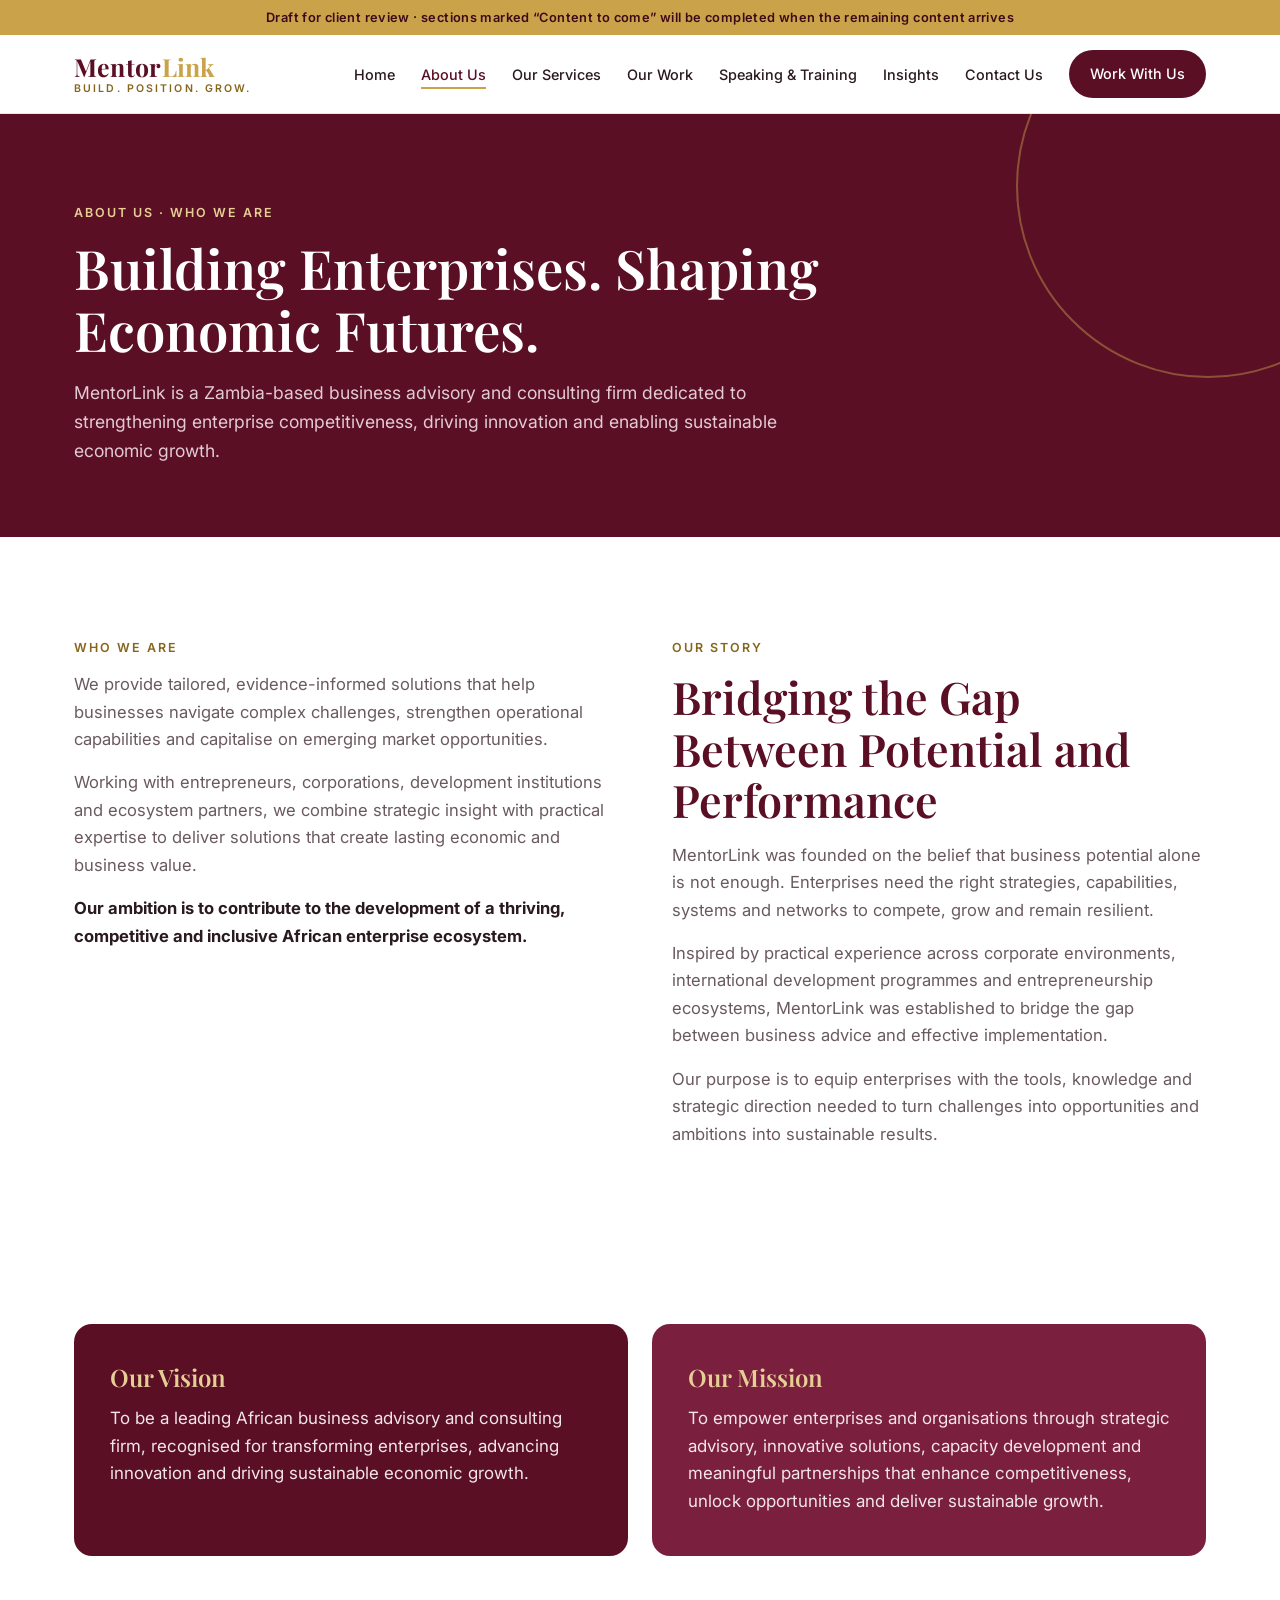
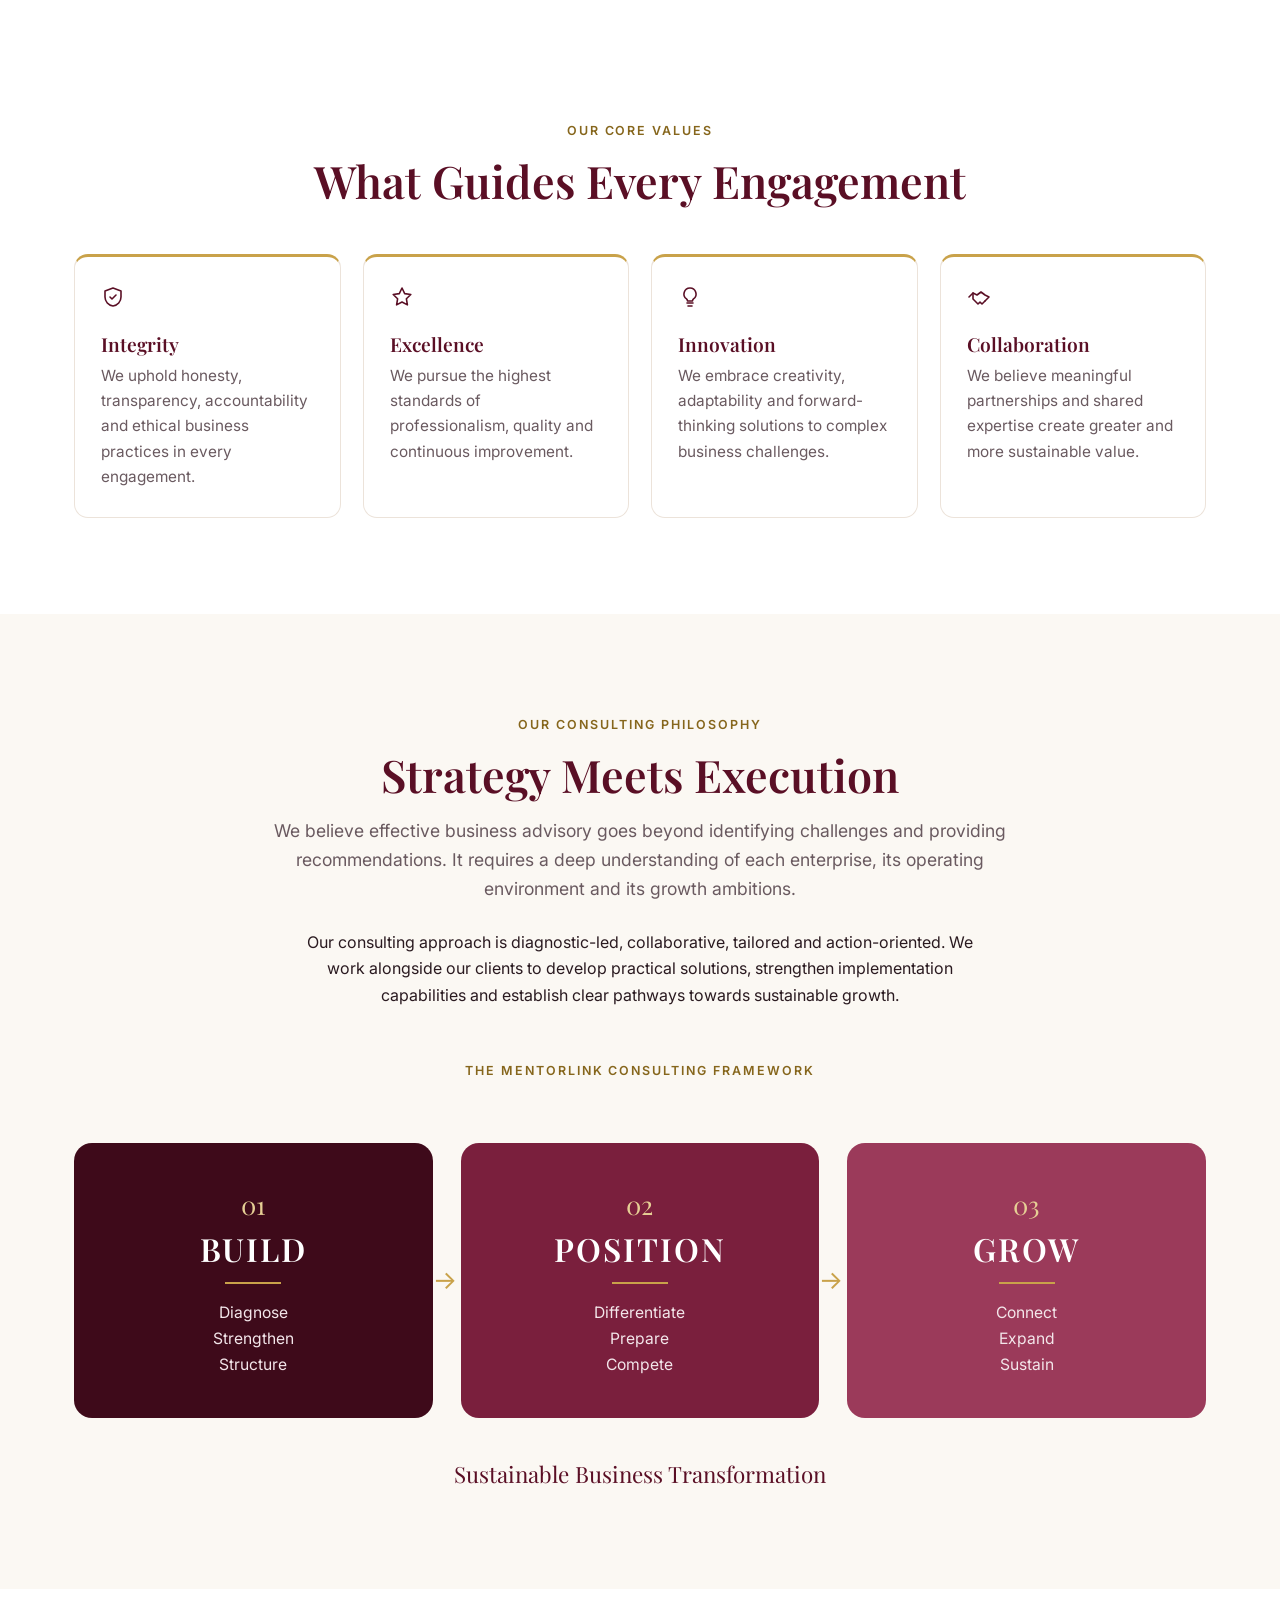
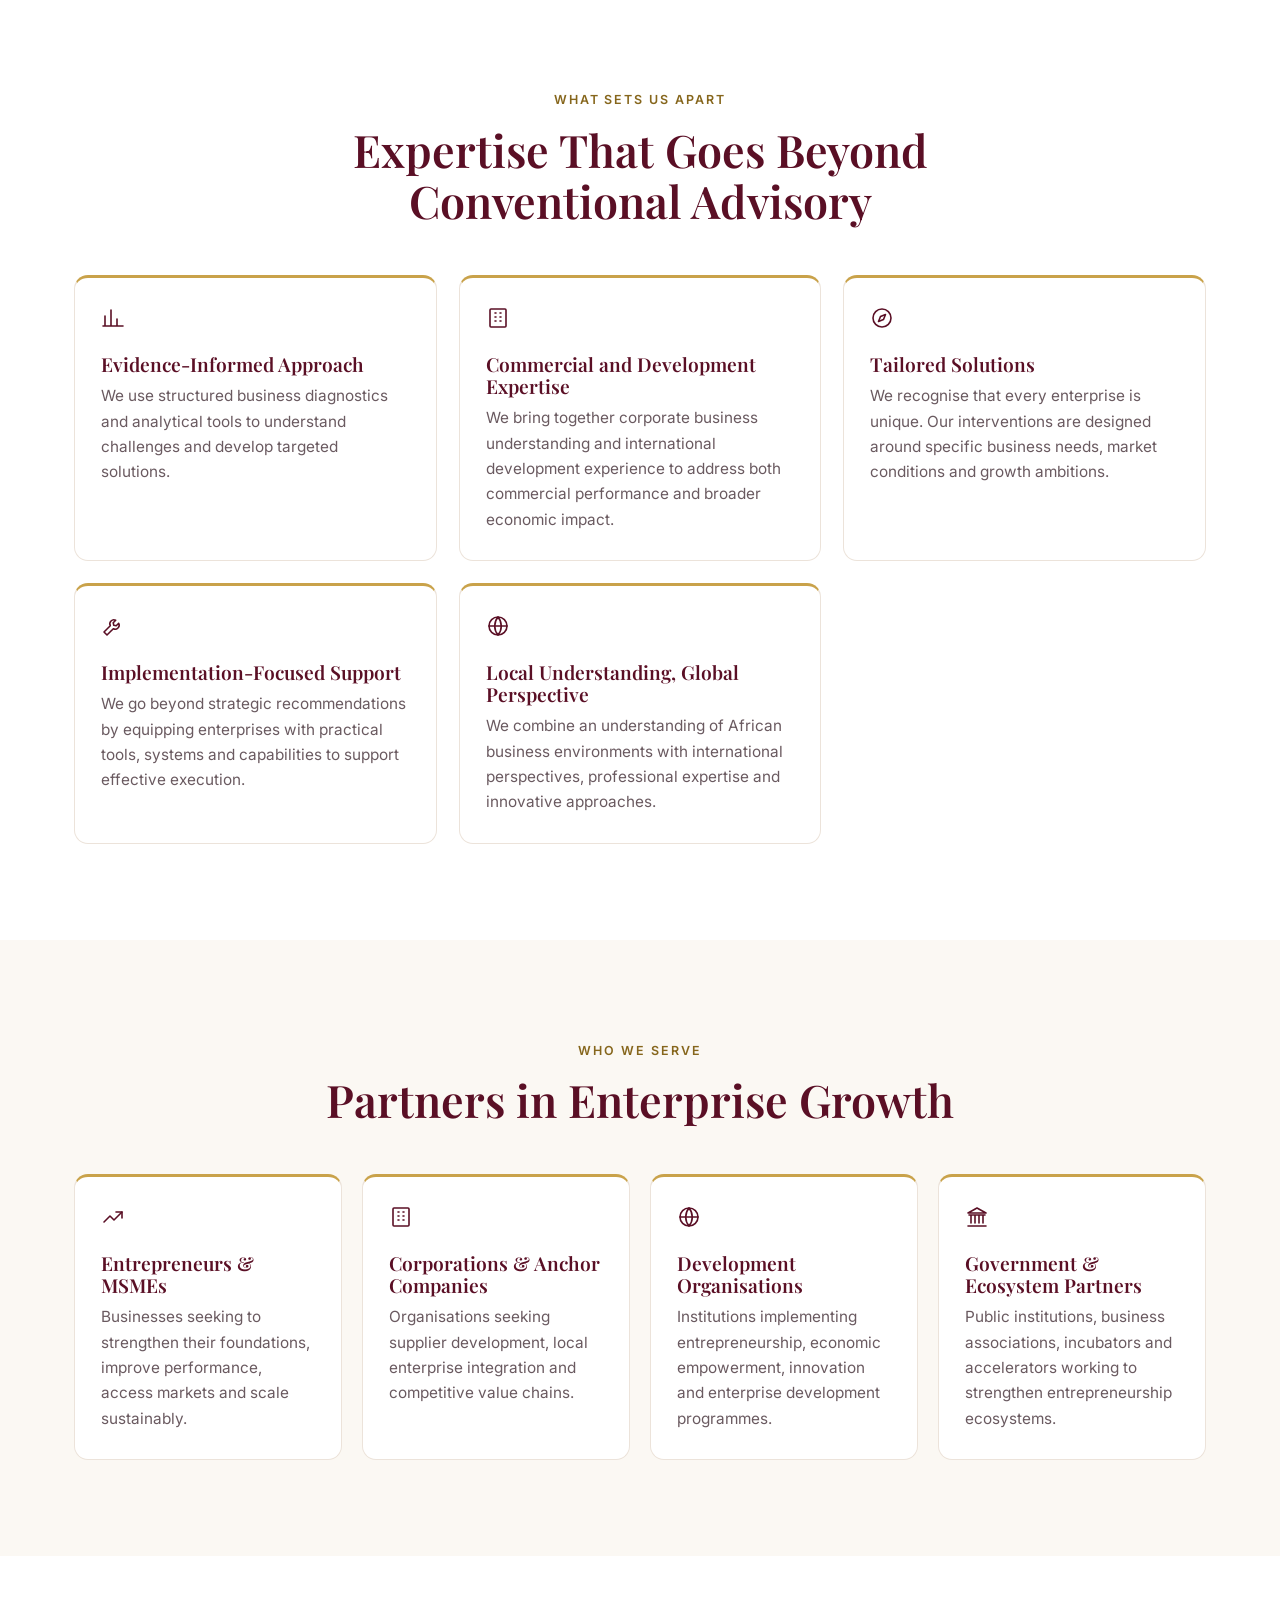
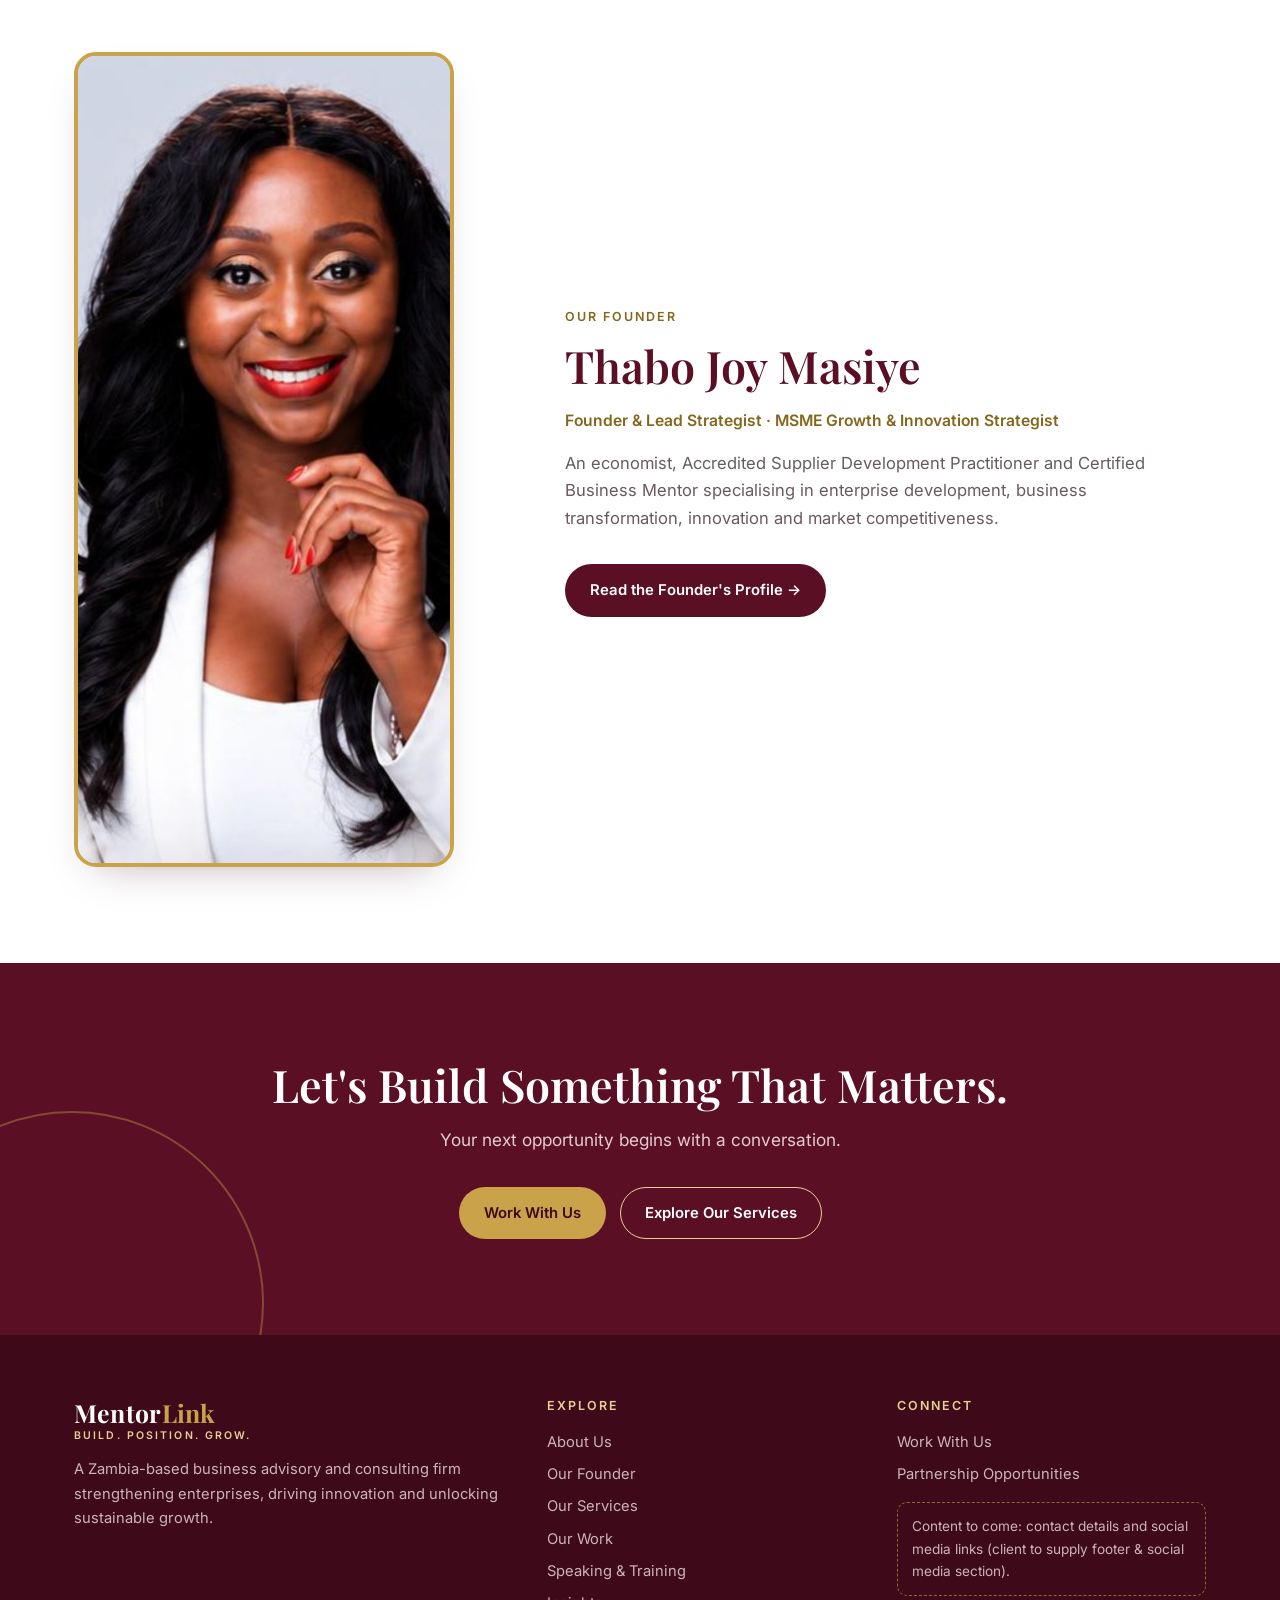
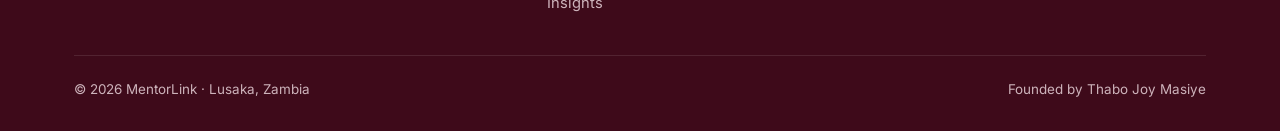
==== about.html @ 1be71cbb "Rebuild site as MentorLink with client-supplied content Multi-page site (Home, About Us, Founder, Ou" ====
<!DOCTYPE html>
<html lang="en" class="no-js">
<head>
<meta charset="UTF-8">
<meta name="viewport" content="width=device-width, initial-scale=1.0">
<title>About Us | MentorLink</title>
<meta name="description" content="MentorLink is a Zambia-based business advisory and consulting firm. Our story, vision, mission, core values and consulting philosophy.">
<meta property="og:title" content="About Us | MentorLink">
<meta property="og:description" content="MentorLink is a Zambia-based business advisory and consulting firm. Our story, vision, mission, core values and consulting philosophy.">
<meta property="og:type" content="website">
<meta name="theme-color" content="#5A0F25">
<link rel="preconnect" href="https://fonts.googleapis.com">
<link rel="preconnect" href="https://fonts.gstatic.com" crossorigin>
<link href="https://fonts.googleapis.com/css2?family=Inter:wght@400;500;600;700&family=Playfair+Display:ital,wght@0,600;0,700;1,600&display=swap" rel="stylesheet">
<link rel="stylesheet" href="assets/css/style.css">
<script>document.documentElement.classList.remove('no-js')</script>
</head>
<body>
<a class="skip" href="#main">Skip to content</a>
<div class="draft-flag">Draft for client review · sections marked “Content to come” will be completed when the remaining content arrives</div>
<header class="site">
  <div class="wrap nav">
    <!-- LOGO PLACEHOLDER: replace this text wordmark with the approved MentorLink logo -->
    <a href="index.html" class="brand" aria-label="MentorLink home"><span class="name">Mentor<span>Link</span></span><span class="tag">Build. Position. Grow.</span></a>
    <button class="menu-toggle" type="button" aria-label="Open menu" aria-expanded="false" aria-controls="site-menu">&#9776;</button>
    <ul id="site-menu">
      <li><a href="index.html">Home</a></li><li><a href="about.html" aria-current="page">About Us</a></li><li><a href="services.html">Our Services</a></li><li><a href="work.html">Our Work</a></li><li><a href="speaking.html">Speaking &amp; Training</a></li><li><a href="insights.html">Insights</a></li><li><a href="contact.html">Contact Us</a></li>
      <li><a href="contact.html" class="btn btn-primary">Work With Us</a></li>
    </ul>
  </div>
</header>
<main id="main">

<section class="page-hero"><div class="wrap">
  <span class="eyebrow">About Us · Who We Are</span>
  <h1>Building Enterprises. Shaping Economic Futures.</h1>
  <p>MentorLink is a Zambia-based business advisory and consulting firm dedicated to strengthening enterprise competitiveness, driving innovation and enabling sustainable economic growth.</p>
</div></section>

<section>
  <div class="wrap split">
    <div class="prose reveal">
      <span class="eyebrow">Who We Are</span>
      <p>We provide tailored, evidence-informed solutions that help businesses navigate complex challenges, strengthen operational capabilities and capitalise on emerging market opportunities.</p>
      <p>Working with entrepreneurs, corporations, development institutions and ecosystem partners, we combine strategic insight with practical expertise to deliver solutions that create lasting economic and business value.</p>
      <p><strong>Our ambition is to contribute to the development of a thriving, competitive and inclusive African enterprise ecosystem.</strong></p>
    </div>
    <div class="prose reveal">
      <span class="eyebrow">Our Story</span>
      <h2 class="title">Bridging the Gap Between Potential and Performance</h2>
      <p>MentorLink was founded on the belief that business potential alone is not enough. Enterprises need the right strategies, capabilities, systems and networks to compete, grow and remain resilient.</p>
      <p>Inspired by practical experience across corporate environments, international development programmes and entrepreneurship ecosystems, MentorLink was established to bridge the gap between business advice and effective implementation.</p>
      <p>Our purpose is to equip enterprises with the tools, knowledge and strategic direction needed to turn challenges into opportunities and ambitions into sustainable results.</p>
    </div>
  </div>
</section>

<section class="tight">
  <div class="wrap vm">
    <div class="box reveal"><h3>Our Vision</h3><p>To be a leading African business advisory and consulting firm, recognised for transforming enterprises, advancing innovation and driving sustainable economic growth.</p></div>
    <div class="box reveal"><h3>Our Mission</h3><p>To empower enterprises and organisations through strategic advisory, innovative solutions, capacity development and meaningful partnerships that enhance competitiveness, unlock opportunities and deliver sustainable growth.</p></div>
  </div>
</section>

<section>
  <div class="wrap">
    <div class="section-head center reveal"><span class="eyebrow">Our Core Values</span><h2 class="title">What Guides Every Engagement</h2></div>
    <div class="grid-4"><div class="tile reveal"><div class="ic"><svg viewBox="0 0 24 24" aria-hidden="true"><path d="M12 3l8 3v6c0 4.5-3.4 8.3-8 9-4.6-.7-8-4.5-8-9V6z"/><path d="M9 12l2 2 4-4"/></svg></div><h3>Integrity</h3><p>We uphold honesty, transparency, accountability and ethical business practices in every engagement.</p></div><div class="tile reveal"><div class="ic"><svg viewBox="0 0 24 24" aria-hidden="true"><path d="M12 3l2.7 5.6 6.1.9-4.4 4.3 1 6.1L12 17l-5.4 2.9 1-6.1L3.2 9.5l6.1-.9z"/></svg></div><h3>Excellence</h3><p>We pursue the highest standards of professionalism, quality and continuous improvement.</p></div><div class="tile reveal"><div class="ic"><svg viewBox="0 0 24 24" aria-hidden="true"><path d="M9 18h6M10 21h4"/><path d="M12 3a6 6 0 0 0-3.5 10.9c.6.5 1 1.2 1 2.1h5c0-.9.4-1.6 1-2.1A6 6 0 0 0 12 3z"/></svg></div><h3>Innovation</h3><p>We embrace creativity, adaptability and forward-thinking solutions to complex business challenges.</p></div><div class="tile reveal"><div class="ic"><svg viewBox="0 0 24 24" aria-hidden="true"><path d="M2 12l4-4 4 2 4-3 4 3 4 2-4 4"/><path d="M6 8v6l5 5 2-2M13 17l2 2 3-3"/></svg></div><h3>Collaboration</h3><p>We believe meaningful partnerships and shared expertise create greater and more sustainable value.</p></div></div>
  </div>
</section>

<section class="bg-cream">
  <div class="wrap">
    <div class="section-head center reveal">
      <span class="eyebrow">Our Consulting Philosophy</span>
      <h2 class="title">Strategy Meets Execution</h2>
      <p class="lead">We believe effective business advisory goes beyond identifying challenges and providing recommendations. It requires a deep understanding of each enterprise, its operating environment and its growth ambitions.</p>
    </div>
    <div class="section-head center reveal" style="margin-top:-1.4rem">
      <p>Our consulting approach is diagnostic-led, collaborative, tailored and action-oriented. We work alongside our clients to develop practical solutions, strengthen implementation capabilities and establish clear pathways towards sustainable growth.</p>
    </div>
    <div class="section-head center reveal"><span class="eyebrow">The MentorLink Consulting Framework</span></div>
    <div class="pillars">
      <div class="pillar reveal"><div class="num">01</div><h3>BUILD</h3><div class="bar"></div><p>Diagnose<br>Strengthen<br>Structure</p></div>
      <div class="pillar reveal"><div class="num">02</div><h3>POSITION</h3><div class="bar"></div><p>Differentiate<br>Prepare<br>Compete</p></div>
      <div class="pillar reveal"><div class="num">03</div><h3>GROW</h3><div class="bar"></div><p>Connect<br>Expand<br>Sustain</p></div>
    </div>
    <p class="pillar-foot reveal">Sustainable Business Transformation</p>
  </div>
</section>

<section>
  <div class="wrap">
    <div class="section-head center reveal"><span class="eyebrow">What Sets Us Apart</span><h2 class="title">Expertise That Goes Beyond Conventional Advisory</h2></div>
    <div class="cards"><div class="tile reveal"><div class="ic"><svg viewBox="0 0 24 24" aria-hidden="true"><path d="M4 20V10M10 20V4M16 20v-7M22 20H2"/></svg></div><h3>Evidence-Informed Approach</h3><p>We use structured business diagnostics and analytical tools to understand challenges and develop targeted solutions.</p></div><div class="tile reveal"><div class="ic"><svg viewBox="0 0 24 24" aria-hidden="true"><rect x="4" y="3" width="16" height="18" rx="1"/><path d="M9 7h1M14 7h1M9 11h1M14 11h1M9 15h1M14 15h1"/></svg></div><h3>Commercial and Development Expertise</h3><p>We bring together corporate business understanding and international development experience to address both commercial performance and broader economic impact.</p></div><div class="tile reveal"><div class="ic"><svg viewBox="0 0 24 24" aria-hidden="true"><circle cx="12" cy="12" r="9"/><path d="M15.5 8.5 13.5 13.5 8.5 15.5 10.5 10.5z"/></svg></div><h3>Tailored Solutions</h3><p>We recognise that every enterprise is unique. Our interventions are designed around specific business needs, market conditions and growth ambitions.</p></div><div class="tile reveal"><div class="ic"><svg viewBox="0 0 24 24" aria-hidden="true"><path d="M14.7 6.3a4 4 0 0 0-5.4 5.4L3 18l3 3 6.3-6.3a4 4 0 0 0 5.4-5.4l-2.5 2.5-2.4-.6-.6-2.4z"/></svg></div><h3>Implementation-Focused Support</h3><p>We go beyond strategic recommendations by equipping enterprises with practical tools, systems and capabilities to support effective execution.</p></div><div class="tile reveal"><div class="ic"><svg viewBox="0 0 24 24" aria-hidden="true"><circle cx="12" cy="12" r="9"/><path d="M3 12h18M12 3a14 14 0 0 1 0 18M12 3a14 14 0 0 0 0 18"/></svg></div><h3>Local Understanding, Global Perspective</h3><p>We combine an understanding of African business environments with international perspectives, professional expertise and innovative approaches.</p></div></div>
  </div>
</section>

<section class="bg-cream">
  <div class="wrap">
    <div class="section-head center reveal"><span class="eyebrow">Who We Serve</span><h2 class="title">Partners in Enterprise Growth</h2></div>
    <div class="audience"><div class="tile reveal"><div class="ic"><svg viewBox="0 0 24 24" aria-hidden="true"><path d="M3 17l6-6 4 4 8-8"/><path d="M15 7h6v6"/></svg></div><h3>Entrepreneurs &amp; MSMEs</h3><p>Businesses seeking to strengthen their foundations, improve performance, access markets and scale sustainably.</p></div><div class="tile reveal"><div class="ic"><svg viewBox="0 0 24 24" aria-hidden="true"><rect x="4" y="3" width="16" height="18" rx="1"/><path d="M9 7h1M14 7h1M9 11h1M14 11h1M9 15h1M14 15h1"/></svg></div><h3>Corporations &amp; Anchor Companies</h3><p>Organisations seeking supplier development, local enterprise integration and competitive value chains.</p></div><div class="tile reveal"><div class="ic"><svg viewBox="0 0 24 24" aria-hidden="true"><circle cx="12" cy="12" r="9"/><path d="M3 12h18M12 3a14 14 0 0 1 0 18M12 3a14 14 0 0 0 0 18"/></svg></div><h3>Development Organisations</h3><p>Institutions implementing entrepreneurship, economic empowerment, innovation and enterprise development programmes.</p></div><div class="tile reveal"><div class="ic"><svg viewBox="0 0 24 24" aria-hidden="true"><path d="M3 21h18M4 10h16M12 3l9 5H3zM6 10v8M10 10v8M14 10v8M18 10v8"/></svg></div><h3>Government &amp; Ecosystem Partners</h3><p>Public institutions, business associations, incubators and accelerators working to strengthen entrepreneurship ecosystems.</p></div></div>
  </div>
</section>

<section>
  <div class="wrap founder">
    <div class="reveal"><img src="assets/img/thabo-masiye.jpg" width="680" height="815" loading="lazy" alt="Portrait of Thabo Joy Masiye"></div>
    <div class="prose reveal">
      <span class="eyebrow">Our Founder</span>
      <h2 class="title">Thabo Joy Masiye</h2>
      <div class="role" style="font-weight:600;color:var(--gold-ink);margin-bottom:1rem">Founder &amp; Lead Strategist · MSME Growth &amp; Innovation Strategist</div>
      <p>An economist, Accredited Supplier Development Practitioner and Certified Business Mentor specialising in enterprise development, business transformation, innovation and market competitiveness.</p>
      <div class="ctas"><a href="founder.html" class="btn btn-primary">Read the Founder's Profile &rarr;</a></div>
    </div>
  </div>
</section>

<section class="cta-band"><div class="wrap"><h2 class="title">Let's Build Something That Matters.</h2><p>Your next opportunity begins with a conversation.</p><div class="ctas" style="justify-content:center"><a href="contact.html" class="btn btn-gold">Work With Us</a><a href="services.html" class="btn btn-outline">Explore Our Services</a></div></div></section>

</main>
<footer class="site">
  <div class="wrap">
    <div class="foot-grid">
      <div>
        <a href="index.html" class="brand"><span class="name">Mentor<span style="color:var(--gold)">Link</span></span><span class="tag">Build. Position. Grow.</span></a>
        <p style="margin-top:1rem">A Zambia-based business advisory and consulting firm strengthening enterprises, driving innovation and unlocking sustainable growth.</p>
      </div>
      <div>
        <h4>Explore</h4>
        <ul>
          <li><a href="about.html">About Us</a></li>
          <li><a href="founder.html">Our Founder</a></li>
          <li><a href="services.html">Our Services</a></li>
          <li><a href="work.html">Our Work</a></li>
          <li><a href="speaking.html">Speaking &amp; Training</a></li>
          <li><a href="insights.html">Insights</a></li>
        </ul>
      </div>
      <div>
        <h4>Connect</h4>
        <ul>
          <li><a href="contact.html">Work With Us</a></li>
          <li><a href="contact.html#enquiry">Partnership Opportunities</a></li>
        </ul>
        <div class="ph">Content to come: contact details and social media links (client to supply footer &amp; social media section).</div>
      </div>
    </div>
    <div class="foot-bottom"><span>© 2026 MentorLink · Lusaka, Zambia</span><span>Founded by Thabo Joy Masiye</span></div>
  </div>
</footer>
<script src="assets/js/main.js"></script>
</body>
</html>
---- assets/css/style.css ----
/* MentorLink — shared styles
   Palette per client brief: burgundy, gold and white. */
:root{
  --burgundy-900:#3E0A1A;
  --burgundy:#5A0F25;
  --burgundy-700:#7A1F3D;
  --burgundy-500:#9B3A5A;
  --gold:#C9A24A;
  --gold-light:#E6CF95;
  --gold-ink:#86661C;      /* gold dark enough for text on white */
  --cream:#FBF8F3;
  --white:#FFFFFF;
  --ink:#2A1A20;
  --muted:#6A5A60;
  --line:#ECE3DA;
  --serif:'Playfair Display', Georgia, serif;
  --sans:'Inter', system-ui, -apple-system, 'Segoe UI', sans-serif;
  --radius:18px;
  --shadow:0 18px 40px -22px rgba(62,10,26,.35);
}
*{box-sizing:border-box;margin:0;padding:0}
html{scroll-behavior:smooth;scroll-padding-top:90px}
body{font-family:var(--sans);color:var(--ink);background:var(--white);line-height:1.65;font-size:1rem;-webkit-font-smoothing:antialiased}
a{color:inherit;text-decoration:none}
img{max-width:100%;display:block}
h1,h2,h3,h4{font-family:var(--serif);font-weight:600;line-height:1.15;color:var(--burgundy)}
h1,h2,h3,p,li,a{overflow-wrap:break-word}
p{max-width:68ch}
.wrap{max-width:1180px;margin:0 auto;padding:0 24px}
section{padding:96px 0}
section.tight{padding:64px 0}
.bg-cream{background:var(--cream)}
.bg-burgundy{background:var(--burgundy);color:#F3E6EA}
.bg-burgundy h2,.bg-burgundy h3{color:var(--white)}
.center{text-align:center}
.center p{margin-left:auto;margin-right:auto}

.eyebrow{display:inline-block;font-size:.78rem;font-weight:600;letter-spacing:.16em;text-transform:uppercase;color:var(--gold-ink);margin-bottom:.8rem}
.bg-burgundy .eyebrow{color:var(--gold-light)}
h2.title{font-size:clamp(1.9rem,3.6vw,2.8rem);margin-bottom:1rem}
.lead{font-size:1.1rem;color:var(--muted)}
.bg-burgundy .lead{color:#E3CBD3}
.rule{width:56px;height:3px;background:var(--gold);margin:1.2rem 0;border-radius:2px}
.center .rule{margin-left:auto;margin-right:auto}
.section-head{max-width:760px;margin-bottom:3rem}
.section-head.center{margin-left:auto;margin-right:auto}

/* buttons */
.btn{display:inline-flex;align-items:center;gap:10px;padding:13px 24px;border-radius:999px;font-weight:600;font-size:.93rem;border:1.5px solid transparent;cursor:pointer;font-family:var(--sans);transition:transform .2s,background .2s,color .2s,border-color .2s}
.btn:hover{transform:translateY(-2px)}
.btn-primary{background:var(--burgundy);color:var(--white)}
.btn-primary:hover{background:var(--burgundy-700)}
.btn-gold{background:var(--gold);color:var(--burgundy-900)}
.btn-gold:hover{background:var(--gold-light)}
.btn-outline{border-color:var(--burgundy);color:var(--burgundy);background:transparent}
.btn-outline:hover{background:var(--burgundy);color:var(--white)}
.bg-burgundy .btn-outline,.cta-band .btn-outline,.page-hero .btn-outline{border-color:var(--gold-light);color:var(--white)}
.bg-burgundy .btn-outline:hover,.cta-band .btn-outline:hover,.page-hero .btn-outline:hover{background:var(--gold);color:var(--burgundy-900);border-color:var(--gold)}
.ctas{display:flex;flex-wrap:wrap;gap:14px;margin-top:2rem}
.center .ctas{justify-content:center}
.link-arrow{color:var(--gold-ink);font-weight:600;font-size:.92rem;display:inline-flex;gap:6px;align-items:center}
.link-arrow:hover{color:var(--burgundy)}

/* header */
.skip{position:absolute;left:-9999px;top:8px;background:var(--burgundy);color:#fff;padding:10px 16px;border-radius:8px;z-index:100}
.skip:focus{left:16px}
header.site{position:sticky;top:0;z-index:50;background:rgba(255,255,255,.95);backdrop-filter:blur(10px);border-bottom:1px solid var(--line)}
.nav{display:flex;align-items:center;justify-content:space-between;height:78px;gap:20px}
.brand{display:flex;flex-direction:column;line-height:1.1}
.brand .name{font-family:var(--serif);font-size:1.55rem;font-weight:700;color:var(--burgundy);letter-spacing:.01em}
.brand .name span{color:var(--gold)}
.brand .tag{font-size:.66rem;letter-spacing:.2em;text-transform:uppercase;color:var(--gold-ink);font-weight:600;margin-top:3px}
.nav ul{display:flex;gap:26px;list-style:none;align-items:center}
.nav ul a{font-size:.9rem;font-weight:500;color:var(--ink);position:relative;padding:6px 0}
.nav ul a:not(.btn)::after{content:"";position:absolute;left:0;bottom:0;width:0;height:2px;background:var(--gold);transition:width .25s}
.nav ul a:not(.btn):hover::after,.nav ul a[aria-current="page"]::after{width:100%}
.nav ul a[aria-current="page"]{color:var(--burgundy)}
.nav ul a.btn{padding:11px 20px;color:var(--white)}
.menu-toggle{display:none;background:none;border:none;color:var(--burgundy);cursor:pointer;min-width:44px;min-height:44px;font-size:1.6rem}

/* hero */
.hero{padding:72px 0 88px;background:linear-gradient(180deg,var(--cream) 0%,var(--white) 100%);position:relative;overflow:hidden}
.hero::before{content:"";position:absolute;right:-220px;top:-160px;width:640px;height:640px;border-radius:50%;background:var(--burgundy);opacity:.96}
.hero::after{content:"";position:absolute;right:120px;bottom:-120px;width:260px;height:260px;border-radius:50%;border:2px solid var(--gold);opacity:.6}
.hero-grid{display:grid;grid-template-columns:1.1fr .9fr;gap:64px;align-items:center;position:relative;z-index:1}
.hero h1{font-size:clamp(2.4rem,5.2vw,4rem);margin-bottom:1rem}
.hero h1 em{font-style:italic;color:var(--burgundy-500)}
.hero .tagline{font-family:var(--serif);font-size:1.25rem;color:var(--gold-ink);font-weight:600;letter-spacing:.04em;margin-top:1.4rem}
.hero p{color:var(--muted);font-size:1.08rem;margin-top:.8rem}
.portrait{position:relative;max-width:460px;justify-self:end;width:100%}
.portrait img{border-radius:24px;border:4px solid var(--gold);box-shadow:var(--shadow);aspect-ratio:680/815;object-fit:cover;width:100%;background:var(--cream)}
.portrait .caption{position:absolute;left:-28px;bottom:28px;background:var(--white);border-radius:14px;padding:14px 18px;box-shadow:var(--shadow);border-left:4px solid var(--gold)}
.portrait .caption strong{display:block;font-family:var(--serif);color:var(--burgundy);font-size:1.05rem}
.portrait .caption small{color:var(--muted);font-size:.8rem}

/* page hero (inner pages) */
.page-hero{background:var(--burgundy);color:#F3E6EA;padding:84px 0 72px;position:relative;overflow:hidden}
.page-hero::after{content:"";position:absolute;right:-120px;top:-120px;width:380px;height:380px;border-radius:50%;border:2px solid rgba(201,162,74,.45)}
.page-hero h1{color:var(--white);font-size:clamp(2.1rem,4.6vw,3.4rem);max-width:820px}
.page-hero .eyebrow{color:var(--gold-light)}
.page-hero p{color:#E3CBD3;font-size:1.1rem;margin-top:1rem}
.page-hero .wrap{position:relative;z-index:1}

/* credibility banner */
.cred-banner{background:var(--burgundy);color:var(--white);padding:40px 0}
.cred-grid{display:grid;grid-template-columns:repeat(3,1fr);gap:24px}
.cred{display:flex;gap:16px;align-items:center}
.cred .ic{flex:0 0 52px;height:52px;border-radius:50%;border:1.5px solid var(--gold);display:grid;place-items:center}
.cred strong{display:block;font-family:var(--serif);font-size:1.2rem;color:var(--white);line-height:1.2}
.cred span{font-size:.85rem;color:#E3CBD3}

/* icons */
.ic svg{width:24px;height:24px;stroke:var(--gold);fill:none;stroke-width:1.6;stroke-linecap:round;stroke-linejoin:round}

/* two-column text */
.split{display:grid;grid-template-columns:1fr 1fr;gap:64px;align-items:start}
.prose p{color:var(--muted);margin-bottom:1rem;font-size:1.04rem}
.prose p strong{color:var(--ink)}

/* pillars: Build. Position. Grow. */
.pillars{display:grid;grid-template-columns:repeat(3,1fr);gap:28px;position:relative}
.pillar{border-radius:var(--radius);padding:40px 32px;color:var(--white);position:relative;text-align:center}
.pillar:nth-child(1){background:var(--burgundy-900)}
.pillar:nth-child(2){background:var(--burgundy-700)}
.pillar:nth-child(3){background:var(--burgundy-500)}
.pillar:not(:last-child)::after{content:"\2192";position:absolute;right:-24px;top:50%;transform:translateY(-50%);color:var(--gold);font-size:1.6rem;z-index:2}
.pillar .num{font-family:var(--serif);color:var(--gold-light);font-size:1.6rem}
.pillar h3{color:var(--white);font-size:2rem;letter-spacing:.06em;margin:.4rem 0 .9rem}
.pillar .bar{width:56px;height:2px;background:var(--gold);margin:0 auto 1rem}
.pillar p{color:#F3E6EA;font-size:.98rem;margin:0 auto}
.pillar .ic{width:56px;height:56px;border-radius:50%;border:1.5px solid var(--gold);display:grid;place-items:center;margin:0 auto 1rem}
.pillar-foot{margin-left:auto;margin-right:auto;font-family:var(--serif);font-size:1.4rem;color:var(--burgundy);text-align:center;margin-top:2.4rem}

/* service cards */
.cards{display:grid;grid-template-columns:repeat(3,1fr);gap:22px}
.card{background:var(--white);border:1px solid var(--line);border-radius:var(--radius);padding:30px 28px;display:flex;flex-direction:column;transition:transform .25s,box-shadow .25s,border-color .25s}
.card:hover{transform:translateY(-4px);box-shadow:var(--shadow);border-color:var(--gold)}
.card .top{display:flex;justify-content:space-between;align-items:center;margin-bottom:1.2rem}
.card .ic{width:50px;height:50px;border-radius:12px;background:var(--cream);display:grid;place-items:center}
.card .ic svg{stroke:var(--burgundy)}
.card .no{font-family:var(--serif);color:var(--gold-ink);font-size:1.1rem;font-weight:600}
.card h3{font-size:1.25rem;margin-bottom:.6rem}
.card p{color:var(--muted);font-size:.96rem;flex:1}
.card .link-arrow{margin-top:1.2rem}

/* founder teaser */
.founder{display:grid;grid-template-columns:.8fr 1.2fr;gap:64px;align-items:center}
.founder img{border-radius:22px;border:4px solid var(--gold);box-shadow:var(--shadow);aspect-ratio:680/815;object-fit:cover;width:100%;max-width:380px}
.founder .role{font-weight:600;color:var(--gold-ink);margin:.2rem 0 1.2rem;font-size:.98rem}
.founder h3{font-size:1.7rem}

/* logo banner / affiliations */
.logo-banner{display:grid;grid-template-columns:repeat(4,1fr);gap:16px;margin-top:2.4rem}
.logo-slot{border:1px dashed var(--gold);border-radius:14px;min-height:96px;display:grid;place-items:center;text-align:center;padding:14px;font-family:var(--serif);color:var(--burgundy);font-size:1.02rem;background:var(--white)}
.note{font-size:.85rem;color:var(--muted);margin-top:1.2rem;font-style:italic}
p.center,.note.center{margin-left:auto;margin-right:auto;text-align:center}

/* values / features grid */
.grid-2{display:grid;grid-template-columns:repeat(2,1fr);gap:22px}
.grid-4{display:grid;grid-template-columns:repeat(4,1fr);gap:22px}
.tile{background:var(--white);border:1px solid var(--line);border-top:3px solid var(--gold);border-radius:14px;padding:28px 26px}
.tile h3{font-size:1.2rem;margin-bottom:.5rem}
.tile p{color:var(--muted);font-size:.96rem}
.tile .ic{margin-bottom:1rem}
.tile .ic svg{stroke:var(--burgundy)}

/* vision / mission */
.vm{display:grid;grid-template-columns:1fr 1fr;gap:24px}
.vm .box{background:var(--burgundy);border-radius:var(--radius);padding:40px 36px;color:#F3E6EA}
.vm .box:nth-child(2){background:var(--burgundy-700)}
.vm h3{color:var(--gold-light);font-size:1.5rem;margin-bottom:.8rem}
.vm p{font-size:1.06rem}

/* timeline / journey */
.journey{display:grid;grid-template-columns:repeat(2,1fr);gap:20px}
.job{border:1px solid var(--line);border-radius:14px;padding:24px 26px;background:var(--white);display:grid;grid-template-columns:64px 1fr;gap:18px;align-items:start}
.job .logo-ph{width:64px;height:64px;border-radius:12px;border:1px dashed var(--gold);display:grid;place-items:center;font-size:.62rem;color:var(--muted);text-align:center;line-height:1.2;padding:4px}
.job h3{font-size:1.1rem}
.job .sub{font-size:.85rem;font-weight:600;color:var(--gold-ink);margin:.2rem 0 .5rem}
.job p{font-size:.93rem;color:var(--muted)}

/* credentials list */
.creds{list-style:none;display:grid;gap:0}
.creds li{padding:18px 0;border-bottom:1px solid var(--line);display:grid;grid-template-columns:14px 1fr;gap:16px}
.creds li::before{content:"";width:10px;height:10px;border-radius:50%;background:var(--gold);margin-top:8px}
.creds strong{display:block;color:var(--burgundy);font-family:var(--serif);font-size:1.08rem}
.creds span{color:var(--muted);font-size:.93rem;display:block}

/* quote */
.quote-block{max-width:860px;margin:0 auto;text-align:center}
.quote-block blockquote{font-family:var(--serif);font-size:clamp(1.4rem,2.8vw,2rem);font-style:italic;color:var(--white);line-height:1.4}
.quote-block blockquote::before{content:"\201C";display:block;font-size:4rem;color:var(--gold);line-height:.6;margin-bottom:.6rem}
.quote-block p{color:#E3CBD3;margin:1.4rem auto 0}
.quote-block cite{display:block;margin-top:1.6rem;font-style:normal;color:var(--gold-light);font-weight:600}
.quote-block cite small{display:block;color:#E3CBD3;font-weight:400;font-size:.88rem}

/* process steps */
.process{display:grid;grid-template-columns:repeat(5,1fr);gap:16px;counter-reset:step}
.step{text-align:center;position:relative}
.step .circle{width:84px;height:84px;border-radius:50%;background:var(--burgundy);color:var(--gold-light);display:grid;place-items:center;margin:0 auto 1rem;font-family:var(--serif);font-size:1.6rem;font-weight:700;position:relative;z-index:1}
.step:not(:last-child)::after{content:"";position:absolute;top:42px;left:calc(50% + 50px);right:calc(-50% + 50px);height:2px;background:var(--gold)}
.step h3{font-size:1.08rem;margin-bottom:.4rem}
.step p{font-size:.9rem;color:var(--muted);margin:0 auto}

/* service detail */
.svc-detail{display:grid;grid-template-columns:.95fr 1.05fr;gap:56px;padding:64px 0;border-top:1px solid var(--line)}
.svc-detail:first-of-type{border-top:none}
.svc-detail .no{font-family:var(--serif);color:var(--gold-ink);font-size:1rem;font-weight:600;letter-spacing:.1em}
.svc-detail h2{font-size:clamp(1.6rem,2.8vw,2.1rem);margin:.3rem 0 .6rem}
.svc-detail .strap{font-family:var(--serif);font-style:italic;color:var(--burgundy-500);font-size:1.12rem;margin-bottom:1rem}
.svc-detail p{color:var(--muted);margin-bottom:1rem}
.svc-detail h3{font-family:var(--sans);font-size:.8rem;letter-spacing:.14em;text-transform:uppercase;color:var(--gold-ink);margin-bottom:.8rem}
.ticks{list-style:none;display:grid;gap:8px;margin-bottom:1.6rem}
.ticks li{display:grid;grid-template-columns:20px 1fr;gap:10px;font-size:.96rem}
.ticks li::before{content:"";width:8px;height:8px;margin-top:9px;border-radius:2px;background:var(--gold);transform:rotate(45deg)}
.outcome{background:var(--cream);border-left:3px solid var(--gold);border-radius:0 12px 12px 0;padding:18px 20px;margin-bottom:1rem}
.outcome strong{color:var(--burgundy)}
.outcome p{margin:0;font-size:.95rem}

/* audience */
.audience{display:grid;grid-template-columns:repeat(4,1fr);gap:20px}

/* placeholder blocks for content still to come */
.placeholder{border:2px dashed var(--gold);border-radius:var(--radius);padding:48px 32px;text-align:center;background:var(--cream)}
.placeholder .badge{display:inline-block;background:var(--gold);color:var(--burgundy-900);font-size:.72rem;font-weight:700;letter-spacing:.14em;text-transform:uppercase;padding:6px 12px;border-radius:999px;margin-bottom:1rem}
.placeholder h2{font-size:1.6rem;margin-bottom:.6rem}
.placeholder p{color:var(--muted);margin:0 auto}
.draft-flag{background:var(--gold);color:var(--burgundy-900);text-align:center;font-size:.8rem;font-weight:600;padding:7px 12px;letter-spacing:.03em}

/* cta band */
.cta-band{background:var(--burgundy);color:#F3E6EA;text-align:center;position:relative;overflow:hidden}
.cta-band::before{content:"";position:absolute;left:-120px;bottom:-160px;width:380px;height:380px;border-radius:50%;border:2px solid rgba(201,162,74,.4)}
.cta-band .wrap{position:relative;z-index:1}
.cta-band h2{color:var(--white)}
.cta-band p{margin:0 auto;color:#E3CBD3;font-size:1.08rem}
.cta-band .kicker{font-family:var(--serif);font-style:italic;color:var(--gold-light);margin-top:1rem;font-size:1.15rem}

/* forms */
form.enquiry{background:var(--white);border:1px solid var(--line);border-radius:22px;padding:34px;box-shadow:var(--shadow)}
.row{display:grid;grid-template-columns:1fr 1fr;gap:16px}
.field{margin-bottom:16px}
label{display:block;font-size:.82rem;font-weight:600;color:var(--burgundy);margin-bottom:6px}
input,select,textarea{width:100%;font-family:var(--sans);font-size:1rem;padding:12px 14px;border:1px solid var(--line);border-radius:10px;background:var(--cream);color:var(--ink)}
input:focus,select:focus,textarea:focus{outline:none;border-color:var(--gold);background:var(--white)}
textarea{min-height:120px;resize:vertical}
.form-note{font-size:.8rem;color:var(--muted);margin-top:12px}
.success{display:none;text-align:center;padding:40px 10px}

/* footer */
footer.site{background:var(--burgundy-900);color:#CDB3BB;padding:64px 0 30px;font-size:.92rem}
.foot-grid{display:grid;grid-template-columns:1.4fr 1fr 1fr;gap:40px}
footer.site .brand .name{color:var(--white)}
footer.site .brand .tag{color:var(--gold-light)}
footer.site h4{color:var(--gold-light);font-family:var(--sans);font-size:.78rem;letter-spacing:.16em;text-transform:uppercase;margin-bottom:1rem}
footer.site ul{list-style:none;display:grid;gap:8px}
footer.site a:hover{color:var(--gold-light)}
footer.site .ph{border:1px dashed rgba(201,162,74,.6);border-radius:10px;padding:12px 14px;font-size:.85rem;margin-top:1rem}
.foot-bottom{border-top:1px solid rgba(255,255,255,.1);margin-top:40px;padding-top:22px;display:flex;justify-content:space-between;flex-wrap:wrap;gap:10px;font-size:.84rem}

/* motion & a11y */
::selection{background:var(--gold-light);color:var(--burgundy-900)}
:focus-visible{outline:2px solid var(--gold-ink);outline-offset:3px;border-radius:4px}
.bg-burgundy :focus-visible,.cta-band :focus-visible,footer.site :focus-visible,.page-hero :focus-visible{outline-color:var(--gold-light)}
.reveal{opacity:0;transform:translateY(20px);transition:opacity .7s ease,transform .7s ease}
.reveal.in{opacity:1;transform:none}
.no-js .reveal{opacity:1;transform:none}
@media (prefers-reduced-motion:reduce){
  html{scroll-behavior:auto}
  *,*::before,*::after{transition:none!important;animation:none!important}
  .reveal{opacity:1;transform:none}
}

/* responsive */
@media (max-width:1080px){
  .nav ul{gap:18px}
  .nav ul a{font-size:.85rem}
}
@media (max-width:980px){
  .nav ul{display:none;position:absolute;top:78px;left:0;right:0;background:var(--white);flex-direction:column;align-items:flex-start;padding:20px 24px 28px;gap:14px;border-bottom:1px solid var(--line);box-shadow:var(--shadow)}
  .nav ul.open{display:flex}
  .menu-toggle{display:inline-flex;align-items:center;justify-content:center}
  .hero-grid,.split,.founder,.svc-detail,.vm,.foot-grid{grid-template-columns:1fr;gap:40px}
  .hero::before{width:420px;height:420px;right:-240px;top:auto;bottom:-120px}
  .portrait{justify-self:start;max-width:340px}
  .portrait .caption{left:12px}
  .cards,.grid-4,.audience{grid-template-columns:1fr 1fr}
  .logo-banner{grid-template-columns:repeat(2,1fr)}
  .pillars{grid-template-columns:1fr;gap:36px}
  .pillar:not(:last-child)::after{content:"\2193";right:auto;left:50%;top:auto;bottom:-32px;transform:translateX(-50%)}
  .process{grid-template-columns:1fr;gap:28px;text-align:left}
  .step{display:grid;grid-template-columns:72px 1fr;gap:18px;text-align:left;align-items:start}
  .step .circle{width:64px;height:64px;font-size:1.25rem;margin:0}
  .step p{margin:0}
  .step:not(:last-child)::after{top:68px;bottom:-28px;left:31px;right:auto;width:2px;height:auto}
  .cred-grid{grid-template-columns:1fr}
}
@media (max-width:640px){
  section{padding:68px 0}
  .wrap{padding:0 16px}
  .cards,.grid-2,.grid-4,.audience,.journey,.row{grid-template-columns:1fr}
  .job{grid-template-columns:52px 1fr}
  .job .logo-ph{width:52px;height:52px}
  form.enquiry{padding:22px}
  .placeholder{padding:36px 20px}
}
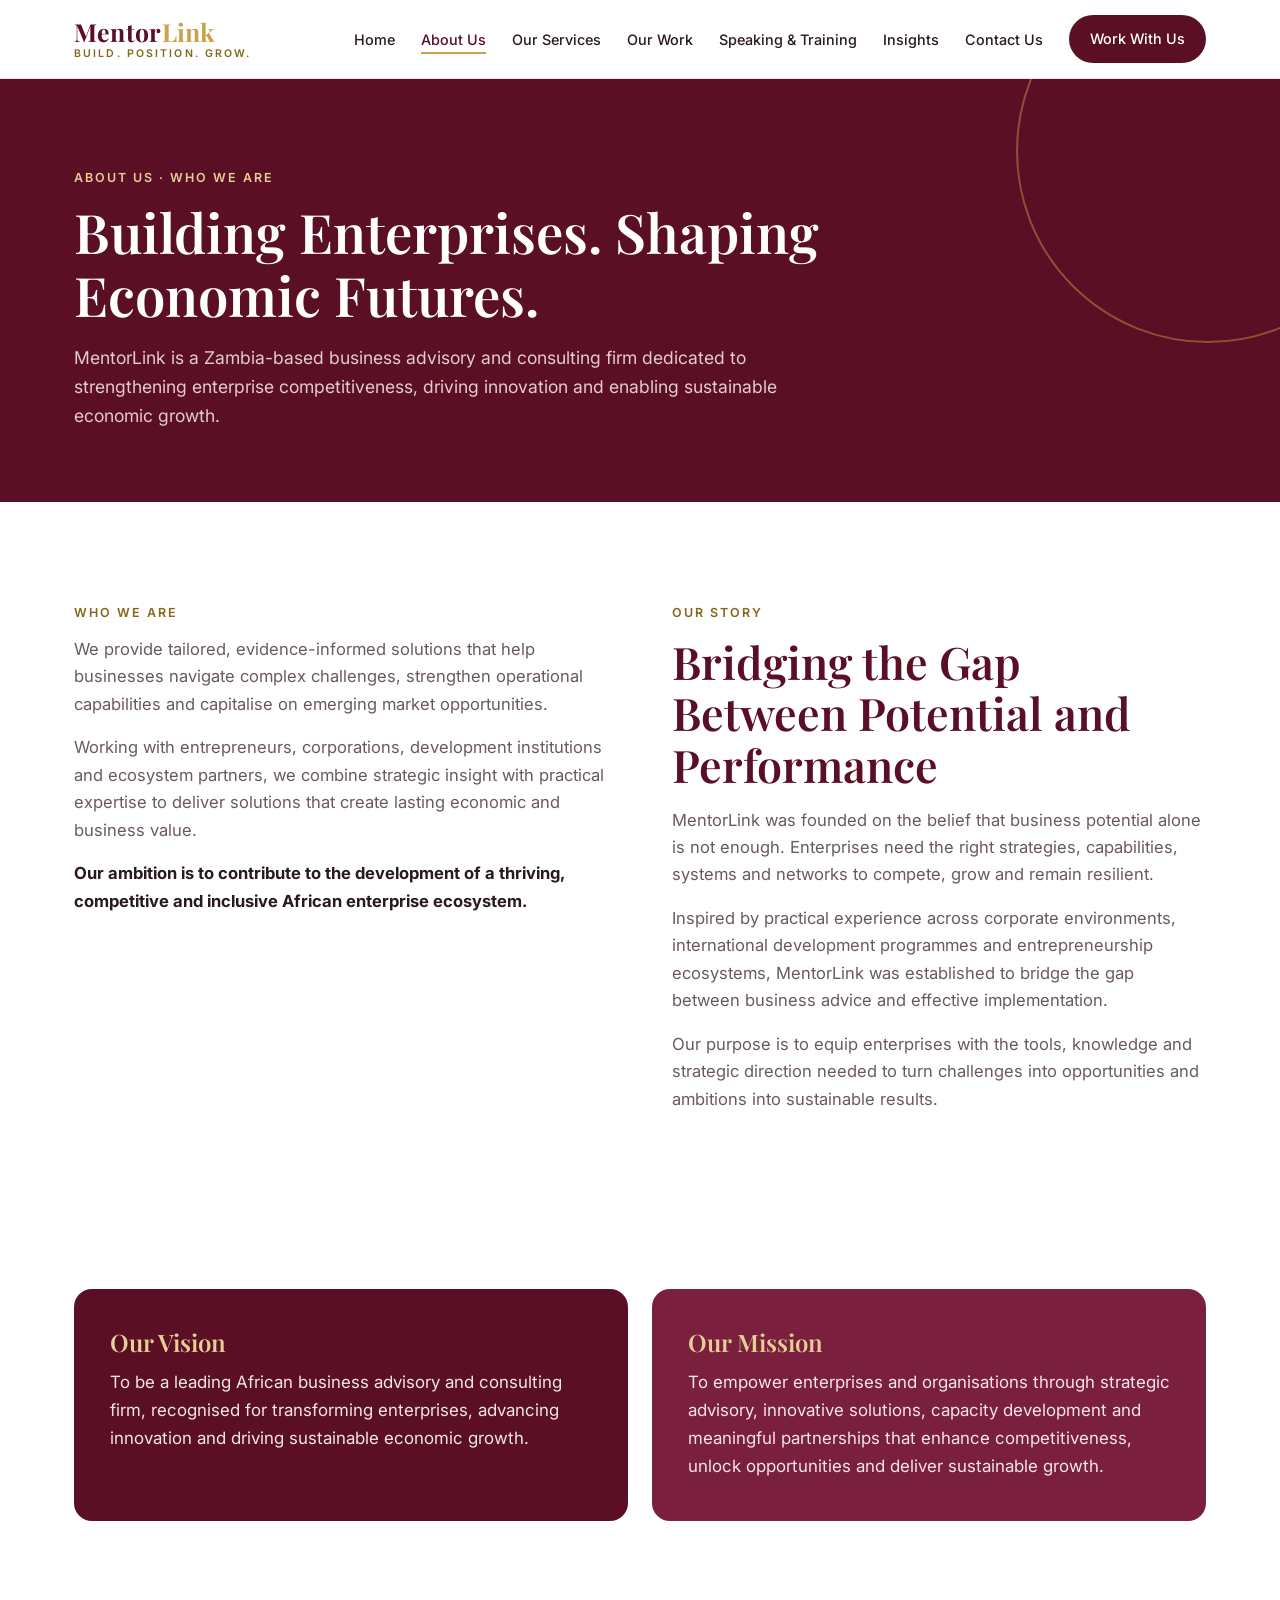
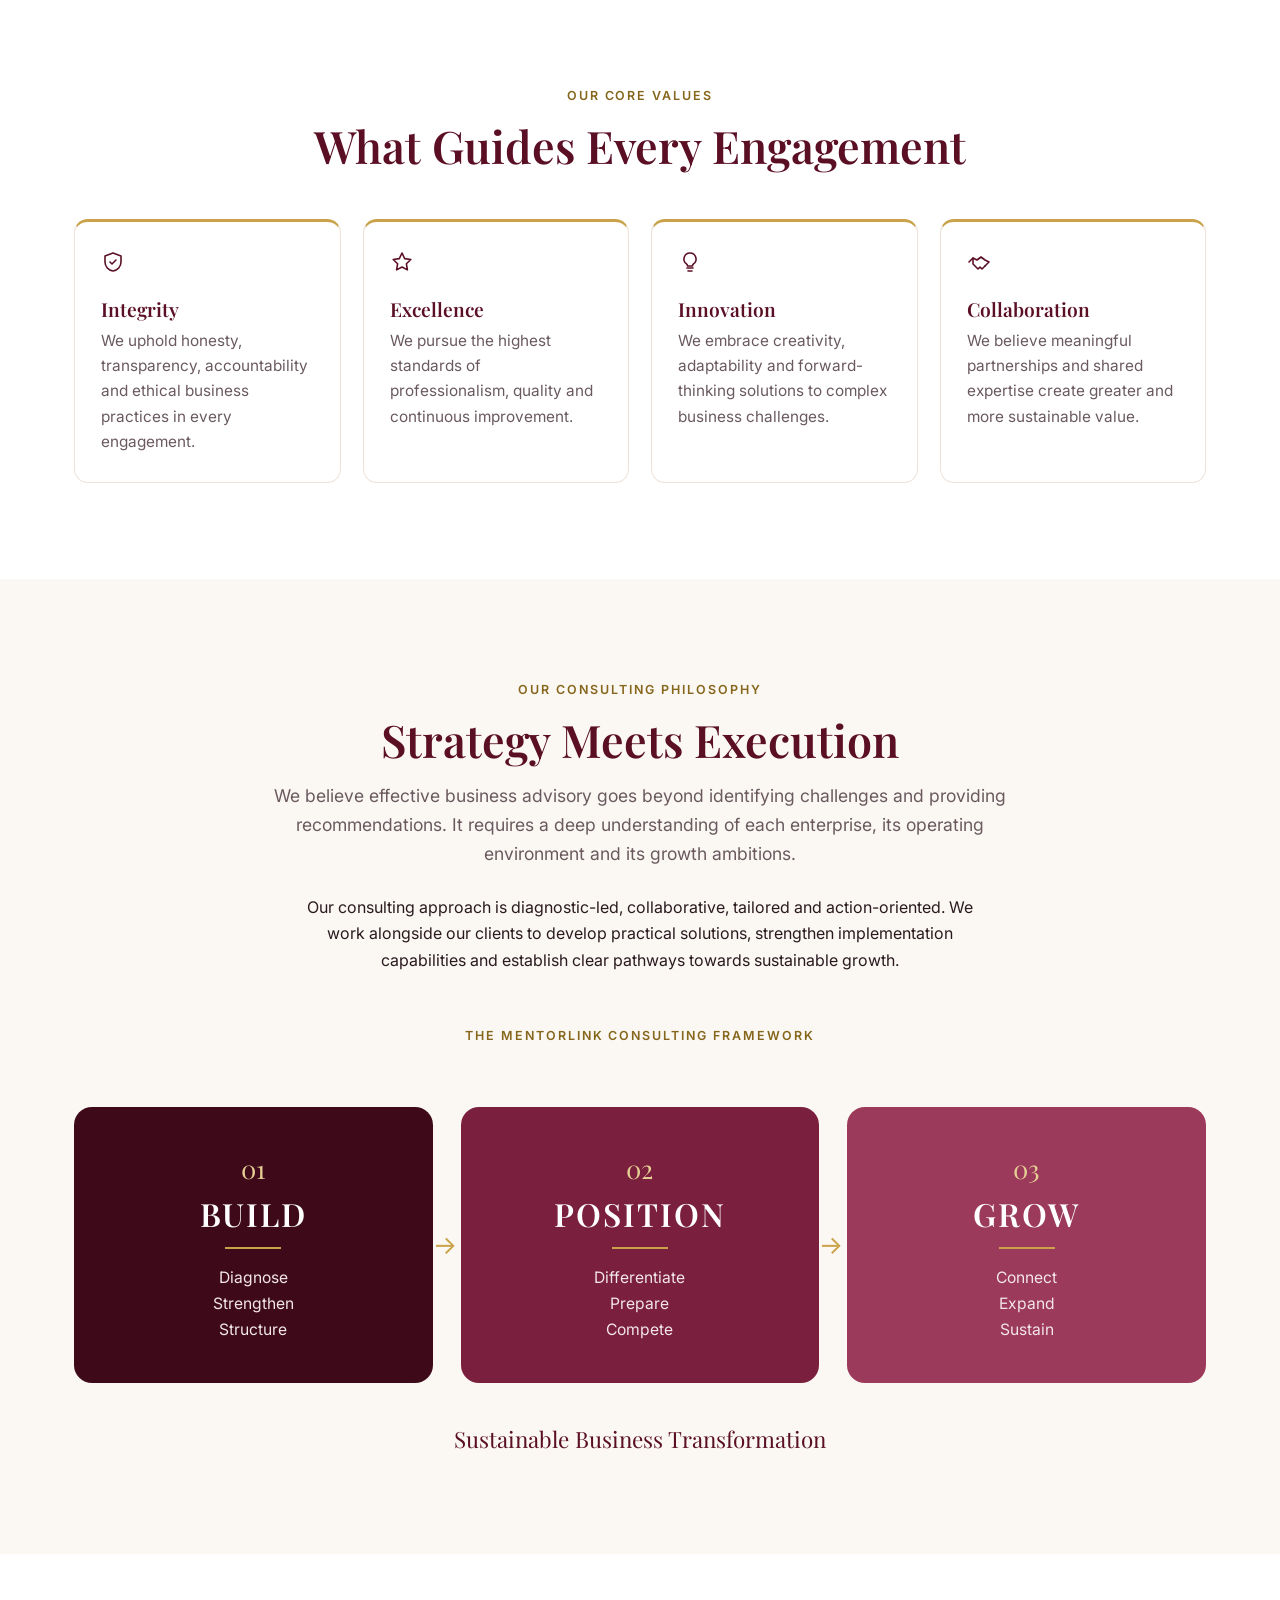
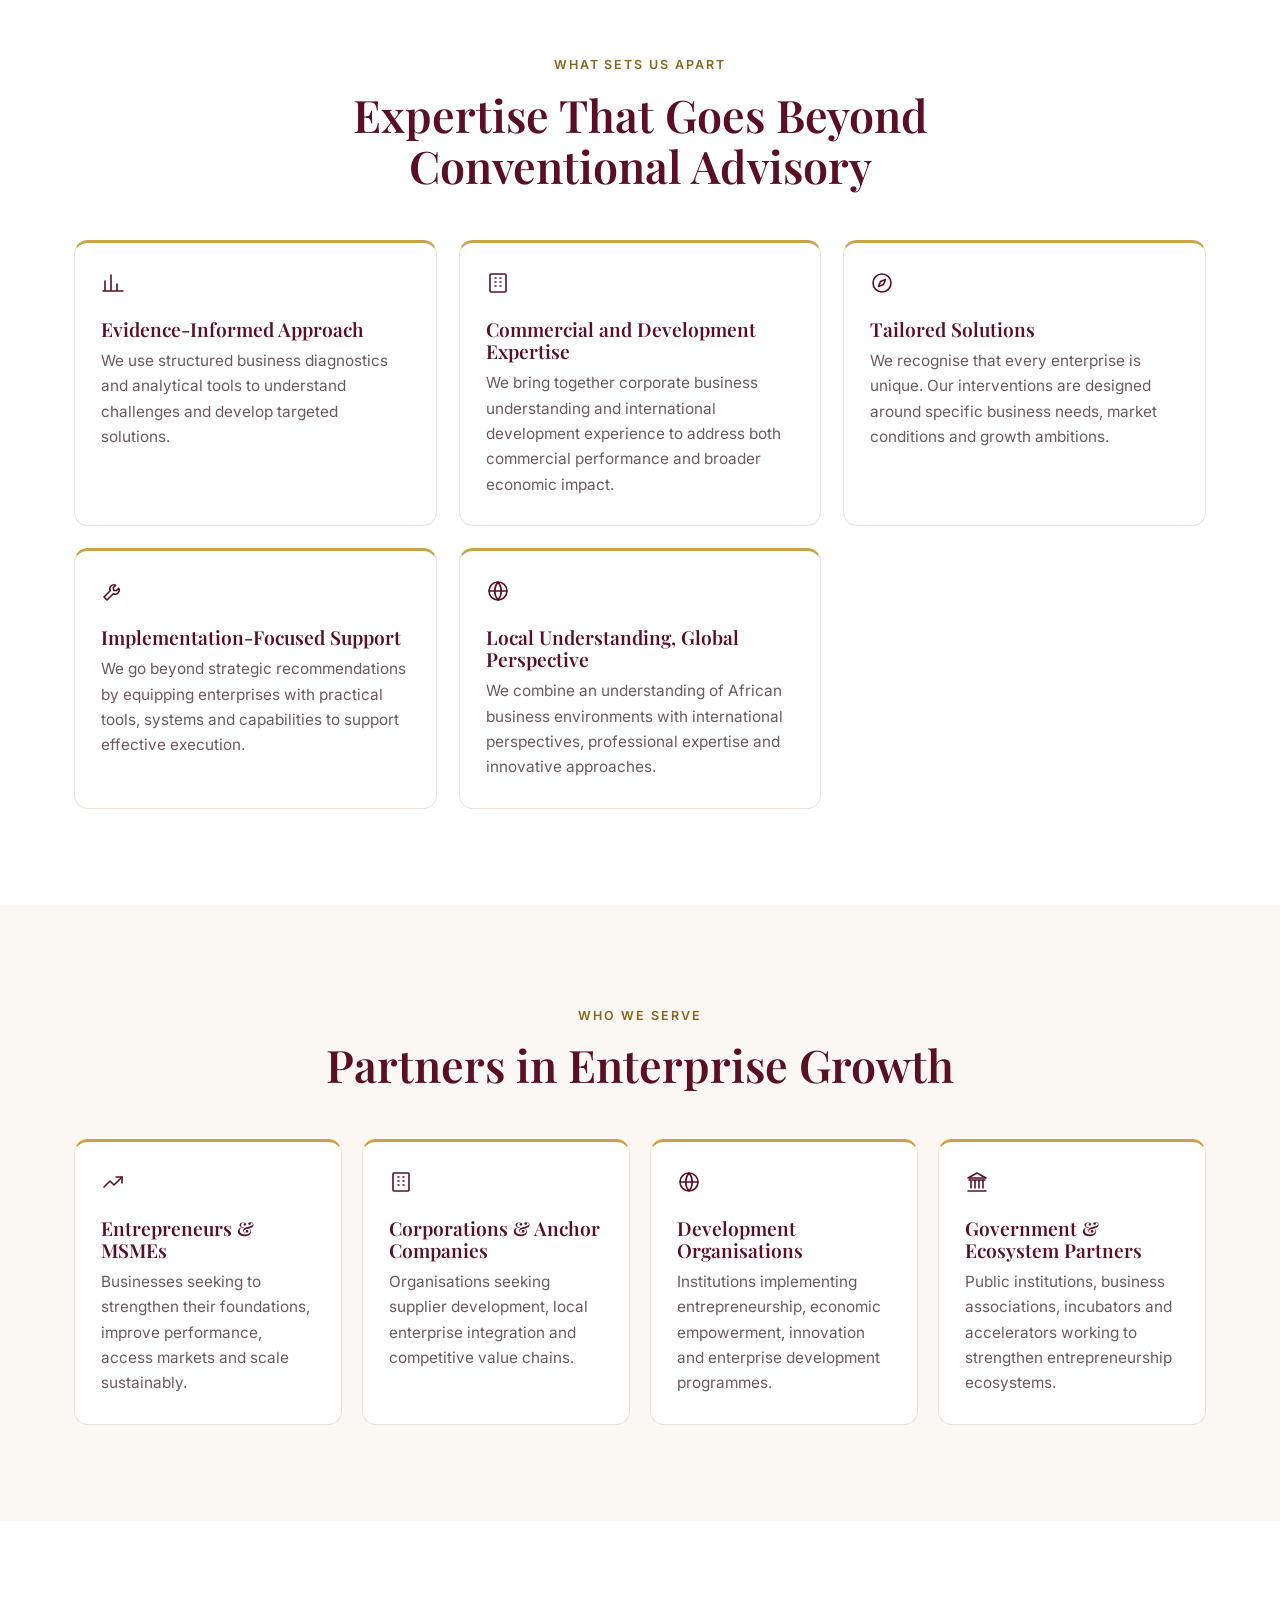
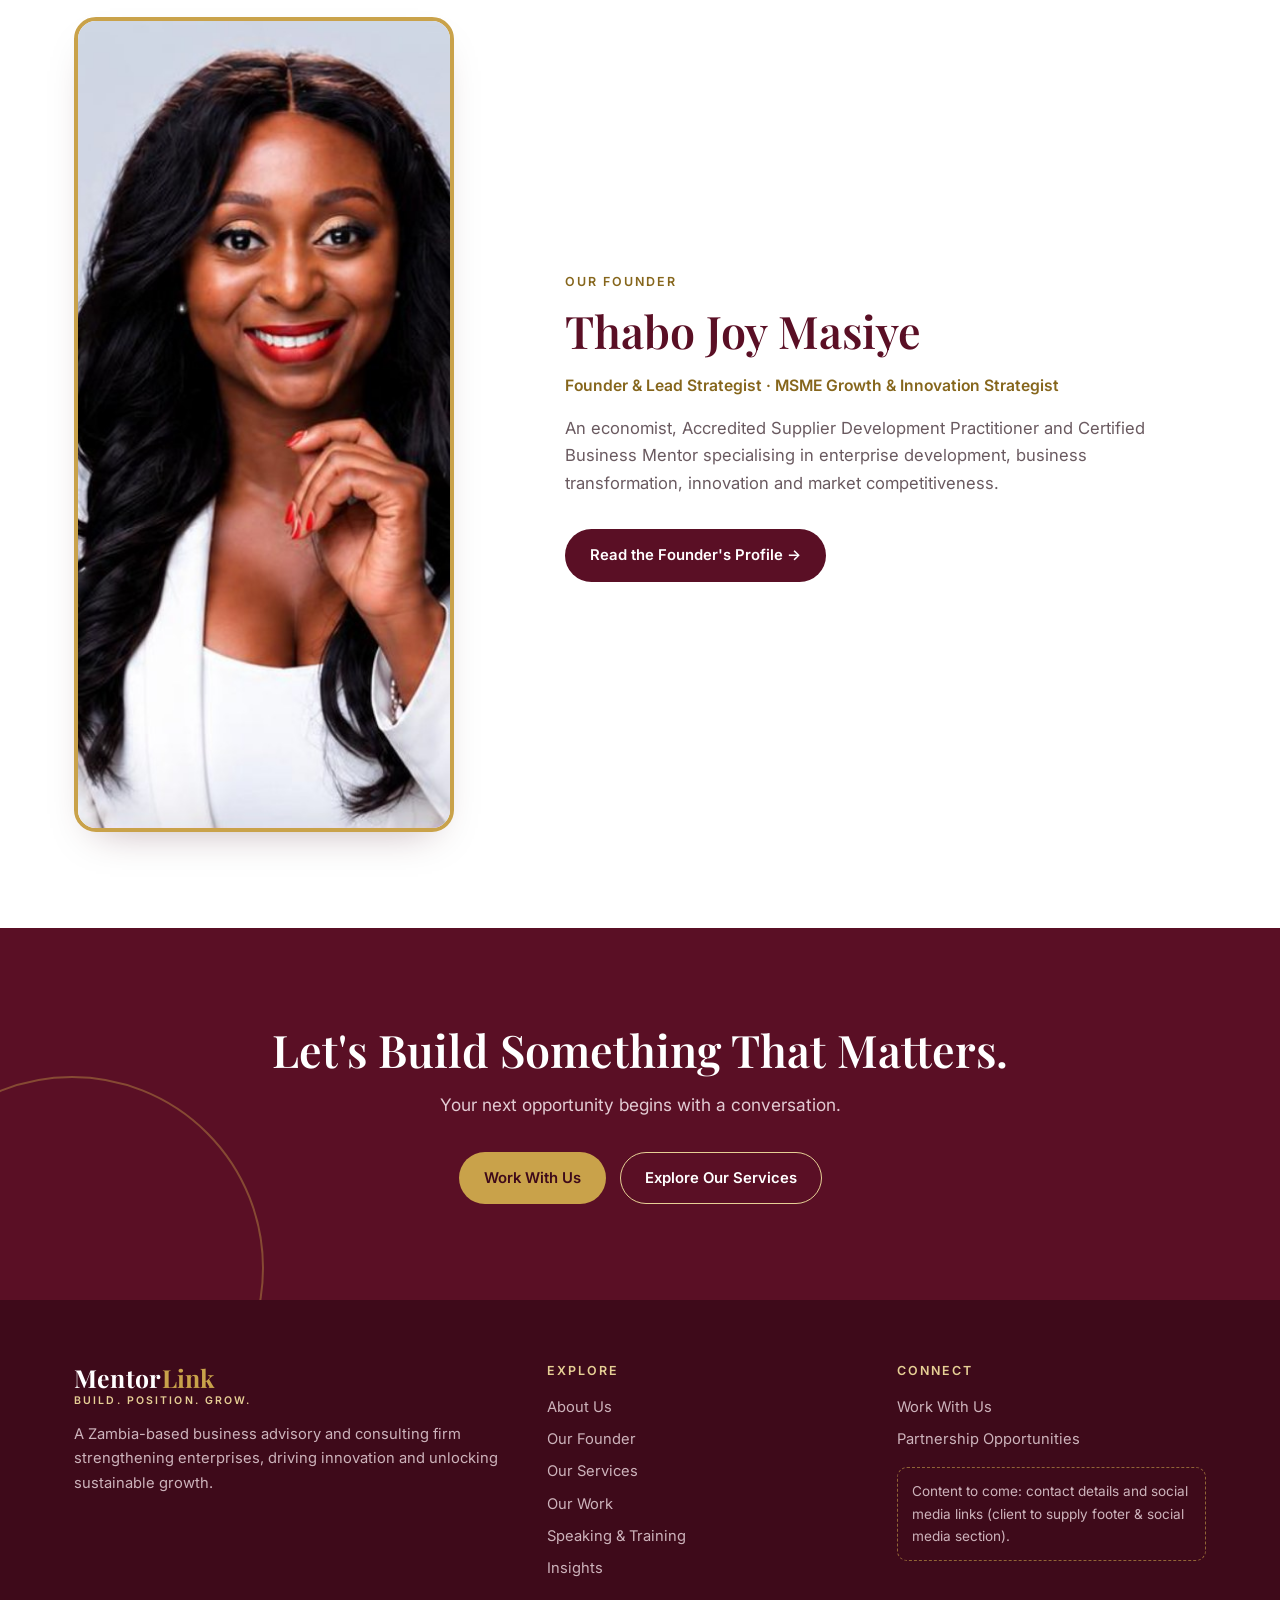
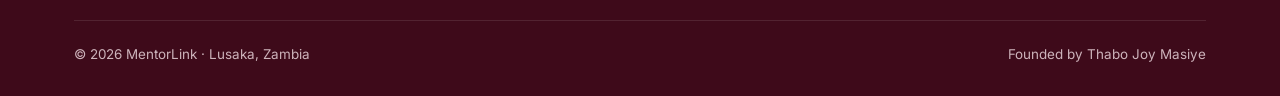
==== commit e381d3f1: "Remove draft review banner from all pages Co-Authored-By: Claude Opus 5.5 <noreply@anthropic.com> Cl" ====
--- a/about.html
+++ b/about.html
@@ -17,7 +17,6 @@
 </head>
 <body>
 <a class="skip" href="#main">Skip to content</a>
-<div class="draft-flag">Draft for client review · sections marked “Content to come” will be completed when the remaining content arrives</div>
 <header class="site">
   <div class="wrap nav">
     <!-- LOGO PLACEHOLDER: replace this text wordmark with the approved MentorLink logo -->
